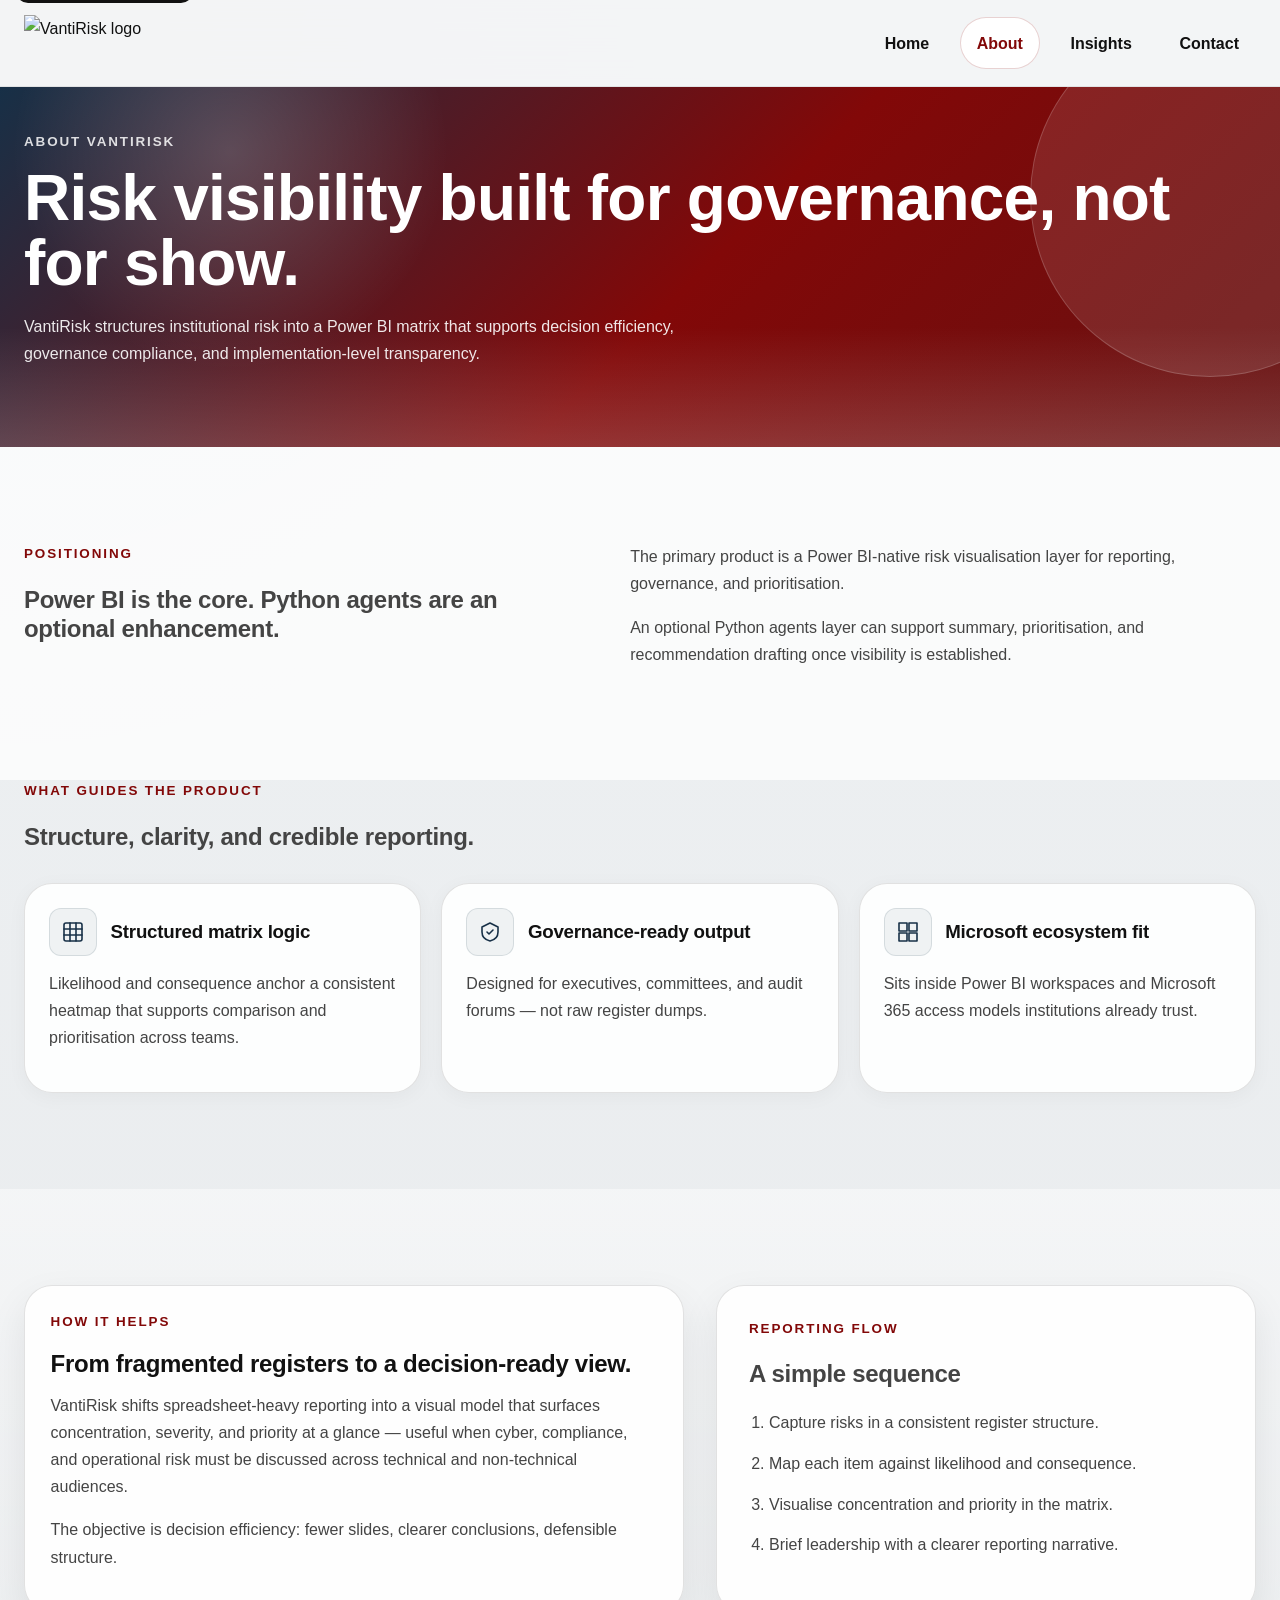
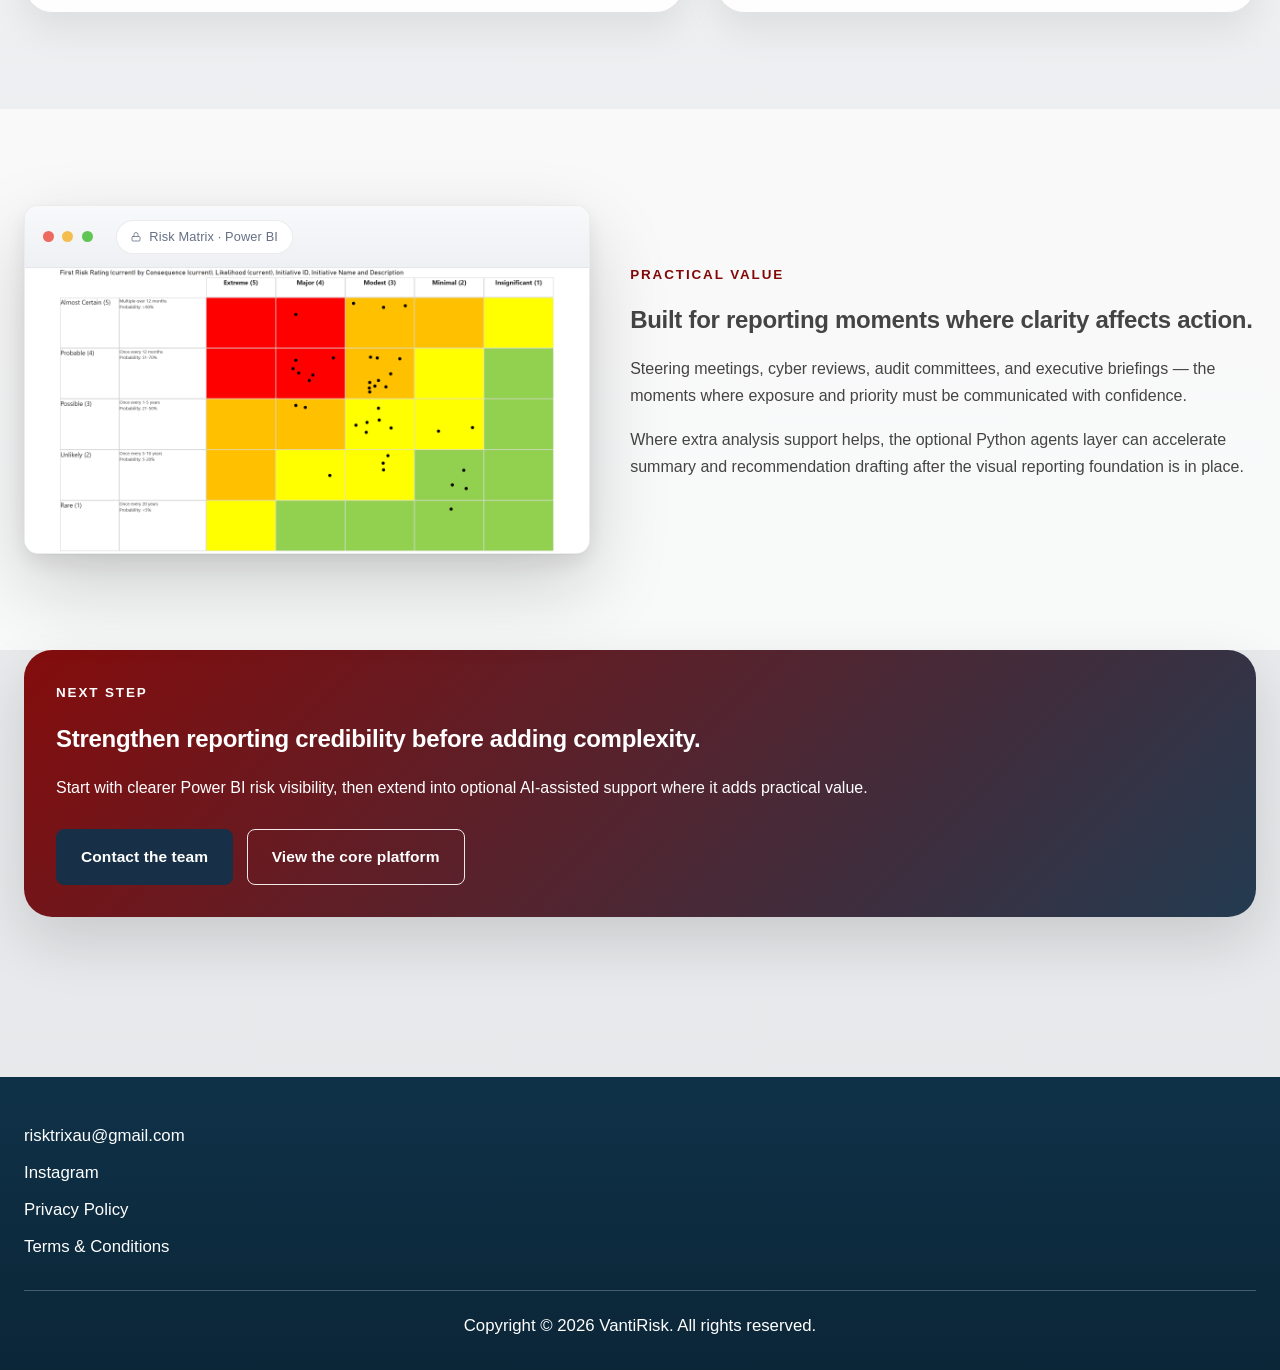
==== about.html @ 1dc01274 "catchup gitlab update" ====
<!doctype html>
<html lang="en">
<head>
    <meta charset="utf-8">
    <meta name="viewport" content="width=device-width, initial-scale=1">
    <meta name="description" content="VantiRisk applies Power BI-native visualisation to support clearer institutional risk reporting, prioritisation, and governance.">
    <title>VantiRisk | About</title>
    <link rel="stylesheet" href="css/styles.css">
</head>
<body>
    <a class="skip-link" href="#main">Skip to main content</a>
    <header class="site-header">
        <nav class="nav" aria-label="Primary">
            <a class="brand" href="index.html" aria-label="VantiRisk home">
                <img class="brand-mark" src="img/VantiRisk.png" alt="VantiRisk logo">
            </a>
            <div class="nav-actions">
                <ul class="nav-list">
                    <li><a href="index.html">Home</a></li>
                    <li><a href="about.html" aria-current="page">About</a></li>
                    <li><a href="post.html">Insights</a></li>
                    <li><a href="contact.html">Contact</a></li>
                </ul>
            </div>
        </nav>
    </header>

    <main id="main" class="main-shell" tabindex="-1">
        <section class="page-hero" aria-labelledby="about-title">
            <div class="page-hero-inner page-banner about-hero">
                <p class="eyebrow eyebrow-light">About VantiRisk</p>
                <h1 id="about-title">Risk visibility built for governance, not for show.</h1>
                <p>VantiRisk structures institutional risk into a Power BI matrix that supports decision efficiency, governance compliance, and implementation-level transparency.</p>
            </div>
        </section>

        <section class="about-intro-band" aria-labelledby="about-intro-title">
            <div class="about-intro-grid">
                <div>
                    <p class="eyebrow">Positioning</p>
                    <h2 id="about-intro-title">Power BI is the core. Python agents are an optional enhancement.</h2>
                </div>
                <div>
                    <p>The primary product is a Power BI-native risk visualisation layer for reporting, governance, and prioritisation.</p>
                    <p>An optional Python agents layer can support summary, prioritisation, and recommendation drafting once visibility is established.</p>
                </div>
            </div>
        </section>

        <section class="about-pillars" aria-labelledby="about-pillars-title">
            <div class="about-section-shell">
                <p class="eyebrow">What guides the product</p>
                <h2 id="about-pillars-title">Structure, clarity, and credible reporting.</h2>
                <div class="about-card-grid">
                    <article class="about-card">
                        <div class="card-head">
                            <span class="icon icon-tile" aria-hidden="true">
                                <svg viewBox="0 0 24 24"><rect x="3" y="3" width="18" height="18" rx="2"/><path d="M9 3v18M15 3v18M3 9h18M3 15h18"/></svg>
                            </span>
                            <h3>Structured matrix logic</h3>
                        </div>
                        <p>Likelihood and consequence anchor a consistent heatmap that supports comparison and prioritisation across teams.</p>
                    </article>
                    <article class="about-card">
                        <div class="card-head">
                            <span class="icon icon-tile" aria-hidden="true">
                                <svg viewBox="0 0 24 24"><path d="M12 3l8 4v5c0 5-3.5 8-8 9-4.5-1-8-4-8-9V7l8-4z"/><path d="M9 12l2 2 4-4"/></svg>
                            </span>
                            <h3>Governance-ready output</h3>
                        </div>
                        <p>Designed for executives, committees, and audit forums &mdash; not raw register dumps.</p>
                    </article>
                    <article class="about-card">
                        <div class="card-head">
                            <span class="icon icon-tile" aria-hidden="true">
                                <svg viewBox="0 0 24 24"><rect x="3" y="3" width="8" height="8"/><rect x="13" y="3" width="8" height="8"/><rect x="3" y="13" width="8" height="8"/><rect x="13" y="13" width="8" height="8"/></svg>
                            </span>
                            <h3>Microsoft ecosystem fit</h3>
                        </div>
                        <p>Sits inside Power BI workspaces and Microsoft 365 access models institutions already trust.</p>
                    </article>
                </div>
            </div>
        </section>

        <section class="about-story-section" aria-labelledby="about-story-title">
            <div class="about-story-grid">
                <article class="content-panel about-story-copy">
                    <p class="eyebrow">How it helps</p>
                    <h2 id="about-story-title">From fragmented registers to a decision-ready view.</h2>
                    <p>VantiRisk shifts spreadsheet-heavy reporting into a visual model that surfaces concentration, severity, and priority at a glance &mdash; useful when cyber, compliance, and operational risk must be discussed across technical and non-technical audiences.</p>
                    <p>The objective is decision efficiency: fewer slides, clearer conclusions, defensible structure.</p>
                </article>
                <aside class="about-steps-panel" aria-labelledby="about-steps-title">
                    <p class="eyebrow">Reporting flow</p>
                    <h2 id="about-steps-title">A simple sequence</h2>
                    <ol class="about-step-list">
                        <li>Capture risks in a consistent register structure.</li>
                        <li>Map each item against likelihood and consequence.</li>
                        <li>Visualise concentration and priority in the matrix.</li>
                        <li>Brief leadership with a clearer reporting narrative.</li>
                    </ol>
                </aside>
            </div>
        </section>

        <section class="about-impact-section" aria-labelledby="about-impact-title">
            <div class="about-impact-grid">
                <div class="about-impact-visual">
                    <div class="browser-mock" role="img" aria-label="VantiRisk Power BI dashboard preview">
                        <div class="browser-mock-bar" aria-hidden="true">
                            <span class="dot"></span>
                            <span class="dot"></span>
                            <span class="dot"></span>
                            <span class="browser-mock-tab">
                                <svg viewBox="0 0 24 24"><rect x="4" y="11" width="16" height="9" rx="2"/><path d="M8 11V7a4 4 0 018 0v4"/></svg>
                                Risk Matrix &middot; Power BI
                            </span>
                        </div>
                        <div class="browser-mock-body">
                            <img src="img/PB.png" alt="VantiRisk Power BI dashboard preview with a risk matrix and summary visuals.">
                        </div>
                    </div>
                </div>
                <div class="about-impact-copy">
                    <p class="eyebrow">Practical value</p>
                    <h2 id="about-impact-title">Built for reporting moments where clarity affects action.</h2>
                    <p>Steering meetings, cyber reviews, audit committees, and executive briefings &mdash; the moments where exposure and priority must be communicated with confidence.</p>
                    <p>Where extra analysis support helps, the optional Python agents layer can accelerate summary and recommendation drafting after the visual reporting foundation is in place.</p>
                </div>
            </div>
        </section>

        <section class="about-cta-section" aria-labelledby="about-cta-title">
            <div class="about-cta-shell">
                <p class="eyebrow">Next step</p>
                <h2 id="about-cta-title">Strengthen reporting credibility before adding complexity.</h2>
                <p>Start with clearer Power BI risk visibility, then extend into optional AI-assisted support where it adds practical value.</p>
                <div class="hero-actions">
                    <a class="button" href="contact.html">Contact the team</a>
                    <a class="button secondary-button about-secondary-button" href="index.html#platform-view">View the core platform</a>
                </div>
            </div>
        </section>
    </main>

    <footer class="site-footer">
        <div class="footer-inner">
            <div class="footer-top">
                <p><a href="mailto:risktrixau@gmail.com">risktrixau@gmail.com</a></p>
                <p><a href="https://www.instagram.com/risktrix?igsh=MTl5bHV0bXYxbXhoYg%3D%3D&utm_source=qr" target="_blank" rel="noreferrer">Instagram</a></p>
                <p><a href="privacy.html">Privacy Policy</a></p>
                <p><a href="terms.html">Terms &amp; Conditions</a></p>
            </div>
            <div class="footer-divider" aria-hidden="true"></div>
            <p class="footer-bottom">Copyright &copy; 2026 VantiRisk. All rights reserved.</p>
        </div>
    </footer>
</body>
</html>
---- css/styles.css ----
:root {
    --deep-red: #820808;
    --deep-red-dark: #5f0606;
    --black: #111111;
    --white: #ffffff;
    --light-grey: #e2e3e4;
    --soft-grey: #f4f5f6;
    --plain-grey: #444444;
    --muted-grey: #667085;
    --line-grey: rgba(17, 17, 17, 0.12);
    --teal: #088282;
    --navy: #173047;
    --site-width: 1240px;
    --radius-lg: 28px;
    --radius-md: 18px;
    --radius-sm: 12px;
    --shadow-lg: 0 24px 60px rgba(17, 17, 17, 0.14);
    --shadow-md: 0 16px 38px rgba(17, 17, 17, 0.08);
    --footer-font-size: 1.05rem;
}

*,
*::before,
*::after {
    box-sizing: border-box;
}

html {
    scroll-behavior: smooth;
}

body {
    margin: 0;
    font-family: -apple-system, BlinkMacSystemFont, "Segoe UI", Inter, Roboto, "Helvetica Neue", Arial, sans-serif;
    color: var(--plain-grey);
    background:
        radial-gradient(circle at top left, rgba(8, 130, 130, 0.05), transparent 24%),
        linear-gradient(180deg, #eef1f3 0%, #e6e8ea 100%);
    line-height: 1.7;
    font-size: 16px;
    -webkit-font-smoothing: antialiased;
    -moz-osx-font-smoothing: grayscale;
    overflow-x: hidden;
}

h1, h2, h3, h4 {
    line-height: 1.2;
    letter-spacing: -0.012em;
    font-weight: 600;
}

img {
    display: block;
    max-width: 100%;
}

a {
    color: var(--teal);
    text-decoration-thickness: 2px;
    text-underline-offset: 0.18em;
}

a:hover,
a:focus-visible {
    color: var(--deep-red);
}

:focus-visible {
    outline: 3px solid var(--teal);
    outline-offset: 3px;
}

.skip-link {
    position: absolute;
    left: 1rem;
    top: -3rem;
    z-index: 100;
    padding: 0.75rem 1rem;
    background: var(--black);
    color: var(--white);
    border-radius: var(--radius-sm);
}

.skip-link:focus {
    top: 1rem;
}

.site-header {
    position: sticky;
    top: 0;
    z-index: 20;
    background: rgba(244, 245, 246, 0.94);
    backdrop-filter: blur(18px);
    border-bottom: 1px solid rgba(17, 17, 17, 0.08);
}

.nav,
.footer-inner {
    width: min(calc(100% - 3rem), var(--site-width));
    margin: 0 auto;
}

.nav {
    display: flex;
    align-items: center;
    justify-content: space-between;
    gap: 1rem;
    padding: 0.95rem 0;
}

.nav-actions {
    display: flex;
    align-items: center;
    gap: 1rem;
}

.brand {
    display: inline-flex;
    align-items: center;
    color: var(--black);
    text-decoration: none;
}

.brand-mark {
    width: auto;
    max-width: 240px;
    height: 56px;
    object-fit: contain;
}

.eyebrow {
    margin: 0 0 0.75rem;
    font-size: 0.84rem;
    font-weight: 700;
    letter-spacing: 0.14em;
    text-transform: uppercase;
    color: var(--deep-red);
}

.eyebrow-light {
    color: rgba(255, 255, 255, 0.84);
}

.nav-list,
.legal-list,
.social-list,
.detail-list,
.highlight-list {
    list-style: none;
    margin: 0;
    padding: 0;
}

.nav-list,
.legal-list,
.social-list {
    display: flex;
    flex-wrap: wrap;
    gap: 0.85rem;
}

.nav-list a {
    display: inline-block;
    padding: 0.7rem 1rem;
    border: 1px solid transparent;
    border-radius: 999px;
    color: var(--black);
    text-decoration: none;
    font-size: 1rem;
    font-weight: 700;
}

.nav-list a:hover,
.nav-list a:focus-visible,
.nav-list a[aria-current="page"] {
    border-color: rgba(130, 8, 8, 0.18);
    background: var(--white);
    color: var(--deep-red);
}

.main-shell {
    width: 100%;
    padding: 0 0 4rem;
}

.page-hero,
.hero-arc {
    position: relative;
    overflow: hidden;
    background:
        radial-gradient(circle at 18% 18%, rgba(255, 255, 255, 0.18), transparent 20%),
        linear-gradient(135deg, var(--navy) 0%, var(--deep-red) 54%, #661111 100%);
}

.page-hero::before,
.hero-arc::before {
    content: "";
    position: absolute;
    inset: auto 0 0 0;
    height: 120px;
    background: linear-gradient(180deg, rgba(255, 255, 255, 0) 0%, rgba(244, 245, 246, 0.18) 100%);
}

.page-hero::after,
.hero-arc::after {
    content: "";
    position: absolute;
    right: -110px;
    top: -70px;
    width: 360px;
    height: 360px;
    border-radius: 50%;
    background: rgba(255, 255, 255, 0.1);
    border: 1px solid rgba(255, 255, 255, 0.18);
}

.page-hero-inner,
.hero-arc-inner,
.story-layout,
.features-inner,
.split-layout,
.register-panel,
.page-banner,
.legal-panel,
.contact-wide,
.footer-inner,
.section-shell,
.posts-shell {
    width: min(calc(100% - 3rem), var(--site-width));
    margin: 0 auto;
}

.hero-arc-inner {
    position: relative;
    z-index: 1;
    display: grid;
    grid-template-columns: minmax(0, 1.15fr) minmax(320px, 0.85fr);
    gap: 2rem;
    align-items: center;
    padding: 5rem 0 4.5rem;
}

.page-hero-inner {
    position: relative;
    z-index: 1;
    padding: 4rem 0 3.5rem;
}

.cover-copy h1,
.page-banner h1,
.legal-hero h1,
.legal-panel h1,
.contact-wide h1 {
    margin: 0 0 1rem;
    color: var(--white);
    font-size: clamp(3rem, 5vw, 4.9rem);
    line-height: 1.02;
}

.page-banner p:last-child,
.legal-hero p {
    max-width: 74ch;
    color: rgba(255, 255, 255, 0.9);
}

.legal-panel h1,
.content-panel h2,
.register-panel h2,
.story-copy h2,
.features-inner h2,
.contact-wide h2,
.legal-panel h2,
.section-heading h2,
.hero-kpi-card h2 {
    color: var(--black);
}

.hero-intro {
    max-width: 60ch;
    margin: 0;
    font-size: 1.1rem;
    color: rgba(255, 255, 255, 0.92);
}

.cover-tags {
    display: flex;
    flex-wrap: wrap;
    gap: 0.75rem;
    margin: 1.5rem 0 0;
}

.cover-tag {
    display: inline-flex;
    align-items: center;
    padding: 0.5rem 0.85rem;
    border-radius: 999px;
    color: var(--white);
    background: rgba(255, 255, 255, 0.12);
    border: 1px solid rgba(255, 255, 255, 0.16);
}

.hero-actions {
    display: flex;
    flex-wrap: wrap;
    gap: 0.85rem;
    margin-top: 1.75rem;
}

.button {
    display: inline-flex;
    align-items: center;
    justify-content: center;
    min-height: 48px;
    padding: 0.85rem 1.5rem;
    border: 1.5px solid var(--navy);
    border-radius: 8px;
    background: var(--navy);
    color: var(--white);
    font-weight: 600;
    font-size: 0.97rem;
    letter-spacing: 0.005em;
    text-decoration: none;
    cursor: pointer;
    transition: background-color 0.2s ease, border-color 0.2s ease, color 0.2s ease, transform 0.2s ease, box-shadow 0.2s ease;
}

.cover-button {
    background: var(--white);
    border-color: var(--white);
    color: var(--navy);
    box-shadow: 0 8px 24px rgba(0, 0, 0, 0.18);
}

.cutout-button {
    background: transparent;
    border-color: rgba(255, 255, 255, 0.7);
    color: var(--white);
    backdrop-filter: blur(6px);
}

.secondary-button {
    background: transparent;
    border-color: rgba(255, 255, 255, 0.84);
    color: var(--white);
}

.subtle-button {
    background: transparent;
    color: var(--teal);
    border-color: rgba(8, 130, 130, 0.28);
}

.button:hover,
.button:focus-visible {
    background: #0f2236;
    border-color: #0f2236;
    color: var(--white);
    transform: translateY(-1px);
    box-shadow: 0 12px 28px rgba(15, 34, 54, 0.3);
}

.cover-button:hover,
.cover-button:focus-visible {
    background: var(--white);
    border-color: var(--white);
    color: var(--deep-red);
    transform: translateY(-1px);
}

.cutout-button:hover,
.cutout-button:focus-visible {
    background: var(--white);
    border-color: var(--white);
    color: var(--navy);
    transform: translateY(-1px);
}

.secondary-button:hover,
.secondary-button:focus-visible {
    background: var(--white);
    border-color: var(--white);
    color: var(--navy);
}

.subtle-button:hover,
.subtle-button:focus-visible {
    background: var(--teal);
    border-color: var(--teal);
    color: var(--white);
}

.hero-preview {
    position: relative;
}

.preview-card,
.info-card,
.content-panel,
.about-card,
.about-steps-panel,
.accent-panel,
.features-inner,
.legal-panel {
    border-radius: var(--radius-lg);
    background: rgba(255, 255, 255, 0.9);
    border: 1px solid var(--line-grey);
    box-shadow: var(--shadow-md);
}

.hero-kpi-card {
    padding: 2rem;
}

.hero-kpi-card h2 {
    margin: 0 0 1rem;
    font-size: 1.9rem;
    line-height: 1.16;
}

.highlight-list {
    display: grid;
    gap: 0.85rem;
}

.highlight-list li {
    position: relative;
    padding-left: 1.25rem;
}

.highlight-list li::before {
    content: "";
    position: absolute;
    left: 0;
    top: 0.7rem;
    width: 0.45rem;
    height: 0.45rem;
    border-radius: 50%;
    background: var(--deep-red);
}

.story-panel {
    background: rgba(255, 255, 255, 0.72);
    padding: 6rem 0;
}

.story-layout {
    display: grid;
    grid-template-columns: 1.1fr 0.9fr;
    gap: 2rem;
    align-items: start;
}

.audience-grid,
.three-card-grid,
.about-card-grid {
    display: grid;
    gap: 1.25rem;
}

.audience-grid {
    grid-template-columns: 1fr;
}

.three-card-grid {
    grid-template-columns: repeat(3, minmax(0, 1fr));
    margin-top: 2rem;
}

.info-card,
.content-panel {
    padding: 1.6rem;
}

.info-card h3,
.content-panel h2,
.about-card h3 {
    margin: 0 0 0.8rem;
    color: var(--black);
}

.card-head {
    display: flex;
    align-items: center;
    gap: 0.85rem;
    margin: 0 0 0.85rem;
}

.card-head h3 {
    margin: 0;
}

.info-card .card-head + p,
.about-card .card-head + p {
    margin-top: 0;
}

.icon-list {
    list-style: none;
    margin: 0;
    padding: 0;
    display: grid;
    gap: 0.85rem;
}

.icon-list li {
    display: grid;
    grid-template-columns: 24px 1fr;
    gap: 0.75rem;
    align-items: start;
    padding-bottom: 0.85rem;
    border-bottom: 1px solid rgba(255, 255, 255, 0.18);
}

.icon-list li:last-child {
    border-bottom: 0;
    padding-bottom: 0;
}

.content-panel:not(.accent-panel) .icon-list li {
    border-bottom-color: rgba(17, 17, 17, 0.1);
}

.icon-list .icon {
    color: var(--teal);
    width: 20px;
    height: 20px;
    margin-top: 0.18rem;
}

.accent-panel .icon-list .icon {
    color: rgba(255, 255, 255, 0.92);
}

.story-copy p,
.features-inner p,
.content-panel p,
.register-panel p,
.legal-panel p,
.contact-wide p,
.info-card p {
    margin: 0 0 1rem;
}

.problem-section,
.powerbi-section,
.features-panel,
.about-intro-band,
.about-story-section,
.about-impact-section,
.about-cta-section {
    padding: 6rem 0;
}

.section-shell {
    display: grid;
    gap: 1rem;
}

.section-heading {
    max-width: 72ch;
}

.section-heading h2,
.features-inner h2 {
    margin: 0 0 1rem;
    font-size: clamp(2rem, 3vw, 3rem);
    line-height: 1.1;
}

.powerbi-section {
    background:
        radial-gradient(circle at top right, rgba(8, 130, 130, 0.14), transparent 25%),
        linear-gradient(180deg, #eff2f3 0%, #e6e8ea 100%);
}

.powerbi-shell {
    width: min(calc(100% - 3rem), var(--site-width));
    margin: 0 auto;
}

.powerbi-copy {
    margin-bottom: 1.5rem;
    max-width: 72ch;
}

.powerbi-intro {
    margin: 0;
}

.browser-mock {
    overflow: hidden;
    border-radius: 14px;
    background: var(--white);
    border: 1px solid rgba(17, 17, 17, 0.08);
    box-shadow:
        0 1px 2px rgba(17, 17, 17, 0.04),
        0 8px 22px rgba(17, 17, 17, 0.08),
        0 32px 80px rgba(17, 17, 17, 0.18);
    transform: translateZ(0);
}

.browser-mock-bar {
    display: flex;
    align-items: center;
    gap: 0.55rem;
    padding: 0.85rem 1.1rem;
    background: linear-gradient(180deg, #f8f9fb 0%, #eef0f3 100%);
    border-bottom: 1px solid rgba(17, 17, 17, 0.08);
}

.browser-mock-bar .dot {
    width: 11px;
    height: 11px;
    border-radius: 50%;
    background: #d6d8dc;
}

.browser-mock-bar .dot:nth-child(1) { background: #ed6a5e; }
.browser-mock-bar .dot:nth-child(2) { background: #f4be4f; }
.browser-mock-bar .dot:nth-child(3) { background: #61c554; }

.browser-mock-bar .browser-mock-tab {
    margin-left: 0.85rem;
    display: inline-flex;
    align-items: center;
    gap: 0.45rem;
    padding: 0.32rem 0.85rem;
    border-radius: 999px;
    background: var(--white);
    border: 1px solid rgba(17, 17, 17, 0.08);
    color: var(--muted-grey);
    font-size: 0.8rem;
    font-weight: 500;
    letter-spacing: 0.01em;
}

.browser-mock-bar .browser-mock-tab svg {
    width: 12px;
    height: 12px;
    stroke: currentColor;
    fill: none;
    stroke-width: 1.6;
    stroke-linecap: round;
    stroke-linejoin: round;
}

.browser-mock-body {
    background: var(--white);
}

.browser-mock-body img {
    display: block;
    width: 100%;
    height: auto;
}

.features-panel {
    background: transparent;
}

.features-inner {
    padding: 2.3rem;
}

.features-grid {
    display: grid;
    grid-template-columns: repeat(2, minmax(0, 1fr));
    gap: 1.8rem 2.4rem;
}

.feature-item {
    display: grid;
    grid-template-columns: 56px 1fr;
    gap: 1rem;
    align-items: start;
    padding: 1rem;
    border-radius: var(--radius-md);
    border: 1px solid transparent;
    background: transparent;
    transition: transform 0.25s ease, box-shadow 0.25s ease, border-color 0.25s ease, background-color 0.25s ease;
}

.feature-item:hover,
.feature-item:focus-within {
    transform: translateY(-4px);
    background: var(--white);
    border-color: rgba(23, 48, 71, 0.18);
    box-shadow: 0 14px 38px rgba(17, 17, 17, 0.1);
}

.info-card,
.about-card,
.post-entry {
    transition: transform 0.25s ease, box-shadow 0.25s ease, border-color 0.25s ease;
}

.info-card,
.about-card {
    box-shadow: 0 4px 20px rgba(17, 17, 17, 0.04);
}

.info-card:hover,
.info-card:focus-within,
.about-card:hover,
.about-card:focus-within,
.post-entry:hover,
.post-entry:focus-within {
    transform: translateY(-4px);
    box-shadow: 0 18px 44px rgba(17, 17, 17, 0.1);
    border-color: rgba(23, 48, 71, 0.18);
}

@media (prefers-reduced-motion: reduce) {
    .feature-item,
    .info-card,
    .about-card,
    .post-entry {
        transition: none;
    }

    .feature-item:hover,
    .feature-item:focus-within,
    .info-card:hover,
    .info-card:focus-within,
    .about-card:hover,
    .about-card:focus-within,
    .post-entry:hover,
    .post-entry:focus-within {
        transform: none;
    }
}

.feature-item h3 {
    margin: 0 0 0.5rem;
    color: var(--black);
    font-size: 1.15rem;
}

.feature-item .subtle-button {
    margin-top: 0.6rem;
}

.icon {
    display: inline-flex;
    align-items: center;
    justify-content: center;
    flex-shrink: 0;
    color: var(--navy);
}

.icon svg {
    width: 100%;
    height: 100%;
    stroke: currentColor;
    fill: none;
    stroke-width: 1.6;
    stroke-linecap: round;
    stroke-linejoin: round;
}

.icon-tile {
    width: 48px;
    height: 48px;
    border-radius: 12px;
    background: rgba(23, 48, 71, 0.06);
    border: 1px solid rgba(23, 48, 71, 0.12);
    color: var(--navy);
    display: inline-flex;
    align-items: center;
    justify-content: center;
}

.icon-tile svg {
    width: 24px;
    height: 24px;
}

.icon-inline {
    width: 18px;
    height: 18px;
    color: var(--teal);
    margin-right: 0.6rem;
    vertical-align: -3px;
}

.icon-bullet {
    width: 20px;
    height: 20px;
    color: var(--teal);
    flex-shrink: 0;
    margin-top: 0.18rem;
}

.split-layout,
.register-panel,
.page-banner,
.legal-hero,
.legal-panel,
.contact-wide {
    padding-top: 2.75rem;
}

.split-layout {
    display: grid;
    grid-template-columns: 1.05fr 0.95fr;
    gap: 2rem;
    width: min(calc(100% - 3rem), var(--site-width));
    margin: 0 auto;
    padding-bottom: 1rem;
}

.accent-panel {
    background: linear-gradient(180deg, rgba(23, 48, 71, 0.95), rgba(23, 48, 71, 0.86));
}

.accent-panel,
.accent-panel h2,
.accent-panel p,
.accent-panel li,
.accent-panel strong,
.accent-panel a {
    color: var(--white);
}

.detail-list {
    display: grid;
    gap: 0.9rem;
}

.detail-list li {
    padding-bottom: 0.9rem;
    border-bottom: 1px solid rgba(255, 255, 255, 0.18);
    overflow-wrap: anywhere;
}

.content-panel:not(.accent-panel) .detail-list li {
    border-bottom-color: rgba(17, 17, 17, 0.1);
}

.detail-list strong {
    color: var(--black);
}

.accent-panel .detail-list strong {
    color: var(--white);
}

.about-hero {
    padding-bottom: 4rem;
}

.about-intro-band {
    background: rgba(255, 255, 255, 0.76);
}

.about-intro-grid,
.about-section-shell,
.about-story-grid,
.about-impact-grid,
.about-cta-shell {
    width: min(calc(100% - 3rem), var(--site-width));
    margin: 0 auto;
}

.about-intro-grid,
.about-impact-grid {
    display: grid;
    grid-template-columns: 0.95fr 1.05fr;
    gap: 2.5rem;
    align-items: start;
}

.about-pillars {
    padding: 0 0 6rem;
}

.about-card-grid {
    grid-template-columns: repeat(3, minmax(0, 1fr));
    margin-top: 2rem;
    align-items: stretch;
}

.three-card-grid,
.audience-grid,
.features-grid {
    align-items: stretch;
}

.three-card-grid > .info-card,
.audience-grid > .info-card,
.about-card-grid > .about-card {
    display: flex;
    flex-direction: column;
    height: 100%;
}

.features-grid > .feature-item {
    height: 100%;
}

.about-card {
    min-height: 100%;
    padding: 1.5rem;
}

.about-card p,
.about-intro-grid p,
.about-story-copy p,
.about-steps-panel p,
.about-impact-copy p,
.about-cta-shell p {
    margin: 0 0 1rem;
}

.about-story-section {
    background: linear-gradient(180deg, rgba(255, 255, 255, 0.45) 0%, rgba(255, 255, 255, 0.14) 100%);
}

.about-story-grid {
    display: grid;
    grid-template-columns: 1.1fr 0.9fr;
    gap: 2rem;
    align-items: stretch;
}

.about-steps-panel {
    padding: 2rem;
}

.about-step-list {
    margin: 1rem 0 0;
    padding-left: 1.25rem;
    display: grid;
    gap: 0.85rem;
}

.about-impact-section {
    background: rgba(255, 255, 255, 0.72);
}

.about-impact-grid {
    align-items: center;
}

.about-impact-visual img {
    width: 100%;
}

.about-cta-section {
    padding-top: 0;
}

.about-cta-shell {
    padding: 2rem;
    border-radius: var(--radius-lg);
    background: linear-gradient(135deg, rgba(130, 8, 8, 0.98), rgba(23, 48, 71, 0.94));
    color: var(--white);
    box-shadow: var(--shadow-lg);
}

.about-cta-shell .eyebrow,
.about-cta-shell h2,
.about-cta-shell p {
    color: var(--white);
}

.about-secondary-button {
    border-color: rgba(255, 255, 255, 0.9);
    color: var(--white);
}

.posts-shell {
    max-width: 860px;
}

.posts-heading {
    margin-bottom: 2rem;
}

.post-entry {
    margin-bottom: 1.75rem;
    padding: 1.75rem;
    border-radius: var(--radius-lg);
    background: rgba(255, 255, 255, 0.92);
    border: 1px solid var(--line-grey);
    box-shadow: 0 4px 20px rgba(17, 17, 17, 0.04);
    display: grid;
    grid-template-columns: 56px 1fr;
    gap: 1.25rem;
    align-items: start;
}

.post-entry > .post-anchor {
    grid-column: 1;
    grid-row: 1 / span 4;
}

.post-entry > .post-meta,
.post-entry > h2,
.post-entry > p,
.post-entry > .button {
    grid-column: 2;
}

.post-meta {
    font-size: 0.88rem;
    color: var(--muted-grey);
    margin-bottom: 0.6rem;
    font-weight: 700;
    text-transform: uppercase;
    letter-spacing: 0.06em;
    display: flex;
    flex-wrap: wrap;
    align-items: center;
    gap: 0.4rem 0.9rem;
}

.post-meta .meta-item {
    display: inline-flex;
    align-items: center;
    gap: 0.35rem;
}

.post-meta .icon {
    width: 14px;
    height: 14px;
    color: var(--muted-grey);
}

.post-entry h2 {
    font-size: clamp(1.7rem, 2.8vw, 2.1rem);
    margin: 0.2rem 0 0.85rem;
    line-height: 1.2;
    color: var(--black);
}

.post-entry .button {
    align-self: start;
}

.button .arrow {
    margin-left: 0.5rem;
    display: inline-flex;
    align-items: center;
    transition: transform 0.2s ease;
}

.button .arrow svg {
    width: 14px;
    height: 14px;
    stroke: currentColor;
    fill: none;
    stroke-width: 2;
    stroke-linecap: round;
    stroke-linejoin: round;
}

.button:hover .arrow,
.button:focus-visible .arrow {
    transform: translateX(4px);
}

.post-entry p {
    margin-bottom: 1.5rem;
    font-size: 1.03rem;
}

.drawer-overlay {
    position: fixed;
    inset: 0;
    background: rgba(0, 0, 0, 0.44);
    z-index: 999;
    opacity: 0;
    visibility: hidden;
    transition: opacity 0.3s ease;
    backdrop-filter: blur(3px);
}

.drawer-overlay.is-active {
    opacity: 1;
    visibility: visible;
}

.article-drawer {
    position: fixed;
    top: 0;
    right: 0;
    width: 100%;
    max-width: 680px;
    height: 100vh;
    background: var(--white);
    box-shadow: -10px 0 40px rgba(0, 0, 0, 0.15);
    z-index: 1000;
    transform: translateX(100%);
    transition: transform 0.42s cubic-bezier(0.16, 1, 0.3, 1);
    overflow-y: auto;
    padding: 46px 38px;
    display: flex;
    flex-direction: column;
}

.article-drawer.is-active {
    transform: translateX(0);
}

.drawer-close-btn {
    align-self: flex-start;
    display: flex;
    align-items: center;
    gap: 10px;
    background: none;
    border: none;
    color: var(--teal);
    font-family: inherit;
    font-weight: 700;
    cursor: pointer;
    margin-bottom: 34px;
    padding: 0;
    font-size: 1rem;
    transition: gap 0.2s ease;
}

.drawer-close-btn:hover {
    gap: 14px;
}

#drawer-content h1 {
    font-size: clamp(2rem, 4vw, 2.8rem);
    line-height: 1.1;
    margin: 0 0 22px;
    color: var(--black);
}

#drawer-content .eyebrow {
    color: var(--teal);
    margin-bottom: 10px;
}

#drawer-content p {
    font-size: 1.08rem;
    line-height: 1.72;
    margin-bottom: 1.4rem;
    color: #333333;
}

.register-panel {
    padding-bottom: 5rem;
}

.register-form {
    display: grid;
    gap: 1rem;
    margin-top: 1.25rem;
}

.register-form input {
    width: 100%;
    padding: 0.95rem 1rem;
    border: 1px solid var(--plain-grey);
    border-radius: var(--radius-sm);
    background: var(--white);
    color: var(--black);
    font: inherit;
}

.legal-panel {
    padding: 2.75rem 2rem 2rem;
}

.site-footer {
    border-top: 0;
    background: linear-gradient(180deg, #0f3148 0%, #0b2637 100%);
    padding: 3rem 0 2rem;
}

.footer-inner {
    display: block;
    width: min(calc(100% - 3rem), var(--site-width));
    margin: 0 auto;
}

.footer-top {
    display: grid;
    gap: 0.9rem;
    justify-items: start;
    padding-bottom: 2rem;
}

.footer-top p {
    margin: 0;
    color: var(--white);
    font-size: var(--footer-font-size);
    line-height: 1.35;
}

.footer-top a {
    color: var(--white);
    text-decoration: none;
    overflow-wrap: anywhere;
}

.footer-top a:hover,
.footer-top a:focus-visible {
    color: rgba(255, 255, 255, 0.78);
}

.footer-divider {
    width: 100%;
    height: 1px;
    background: rgba(255, 255, 255, 0.24);
    margin: 0 0 1.5rem;
}

.footer-bottom {
    margin: 0;
    text-align: center;
    color: var(--white);
    font-size: var(--footer-font-size);
    line-height: 1.35;
}

.sr-only {
    position: absolute;
    width: 1px;
    height: 1px;
    padding: 0;
    margin: -1px;
    overflow: hidden;
    clip: rect(0, 0, 0, 0);
    white-space: nowrap;
    border: 0;
}

@media (max-width: 980px) {
    .hero-arc-inner,
    .story-layout,
    .features-grid,
    .split-layout,
    .about-intro-grid,
    .about-card-grid,
    .about-story-grid,
    .about-impact-grid,
    .three-card-grid {
        grid-template-columns: 1fr;
    }

    .nav,
    .nav-actions {
        flex-direction: column;
        align-items: stretch;
    }

    .nav {
        padding: 0.9rem 0 1.1rem;
    }

    .brand {
        justify-content: center;
    }

    .nav-list {
        justify-content: center;
    }

    .hero-arc-inner {
        padding: 3.5rem 0 3rem;
    }

    .page-hero-inner {
        padding: 3.25rem 0 3rem;
    }
}

@media (max-width: 620px) {
    .page-hero-inner,
    .hero-arc-inner,
    .story-layout,
    .features-inner,
    .split-layout,
    .register-panel,
    .page-banner,
    .legal-panel,
    .contact-wide,
    .footer-inner,
    .about-intro-grid,
    .about-section-shell,
    .about-story-grid,
    .about-impact-grid,
    .about-cta-shell,
    .section-shell,
    .posts-shell {
        width: min(calc(100% - 1.5rem), var(--site-width));
    }

    .site-header {
        position: static;
    }

    .nav {
        gap: 0.85rem;
    }

    .nav-actions {
        gap: 0.85rem;
    }

    .nav-list {
        width: 100%;
        justify-content: center;
        gap: 0.5rem;
    }

    .nav-list li {
        flex: 1 1 calc(50% - 0.5rem);
        min-width: 110px;
    }

    .nav-list a {
        width: 100%;
        padding: 0.7rem 0.8rem;
        text-align: center;
    }

    .brand-mark {
        max-width: 200px;
        height: 48px;
    }

    .hero-arc::after,
    .page-hero::after {
        width: 220px;
        height: 220px;
        right: -110px;
        top: -40px;
    }

    .hero-arc-inner {
        padding: 2.5rem 0;
    }

    .page-hero-inner {
        padding: 2.4rem 0 2.5rem;
    }

    .cover-copy h1,
    .page-banner h1,
    .legal-hero h1,
    .legal-panel h1,
    .contact-wide h1 {
        margin-bottom: 0.85rem;
        font-size: clamp(2.2rem, 10vw, 3.2rem);
        line-height: 1.08;
    }

    .hero-intro,
    .page-banner p,
    .legal-hero p,
    .legal-panel p,
    .content-panel p,
    .story-copy p,
    .detail-list li,
    .info-card p {
        font-size: 0.98rem;
    }

    .hero-actions {
        flex-direction: column;
        align-items: stretch;
    }

    .button {
        width: 100%;
    }

    .story-panel,
    .problem-section,
    .powerbi-section,
    .features-panel,
    .about-intro-band,
    .about-story-section,
    .about-impact-section,
    .about-cta-section {
        padding: 3.5rem 0;
    }

    .about-pillars {
        padding-bottom: 3.5rem;
    }

    .split-layout,
    .story-layout,
    .about-story-grid,
    .about-impact-grid,
    .about-intro-grid {
        gap: 1.35rem;
    }

    .split-layout,
    .register-panel,
    .page-banner,
    .legal-hero,
    .legal-panel,
    .contact-wide {
        padding-top: 2rem;
    }

    .feature-item {
        grid-template-columns: 48px 1fr;
        gap: 0.85rem;
    }

    .icon-tile {
        width: 44px;
        height: 44px;
    }

    .article-drawer {
        padding: 34px 24px;
    }
}

@media (max-width: 420px) {
    .nav,
    .footer-inner,
    .hero-arc-inner,
    .page-hero-inner,
    .story-layout,
    .features-inner,
    .split-layout,
    .register-panel,
    .page-banner,
    .legal-panel,
    .contact-wide,
    .about-intro-grid,
    .about-section-shell,
    .about-story-grid,
    .about-impact-grid,
    .about-cta-shell,
    .section-shell,
    .posts-shell {
        width: min(calc(100% - 1.25rem), var(--site-width));
    }

    .brand-mark {
        max-width: 180px;
        height: 42px;
    }

    .nav-list li {
        flex: 1 1 100%;
    }

    .eyebrow {
        font-size: 0.78rem;
    }

    .cover-copy h1,
    .page-banner h1,
    .legal-hero h1,
    .legal-panel h1,
    .contact-wide h1 {
        font-size: clamp(2rem, 11vw, 2.7rem);
    }

    .hero-kpi-card,
    .info-card,
    .content-panel,
    .about-card,
    .about-steps-panel,
    .about-cta-shell,
    .features-inner,
    .legal-panel {
        padding: 1.25rem;
    }
}
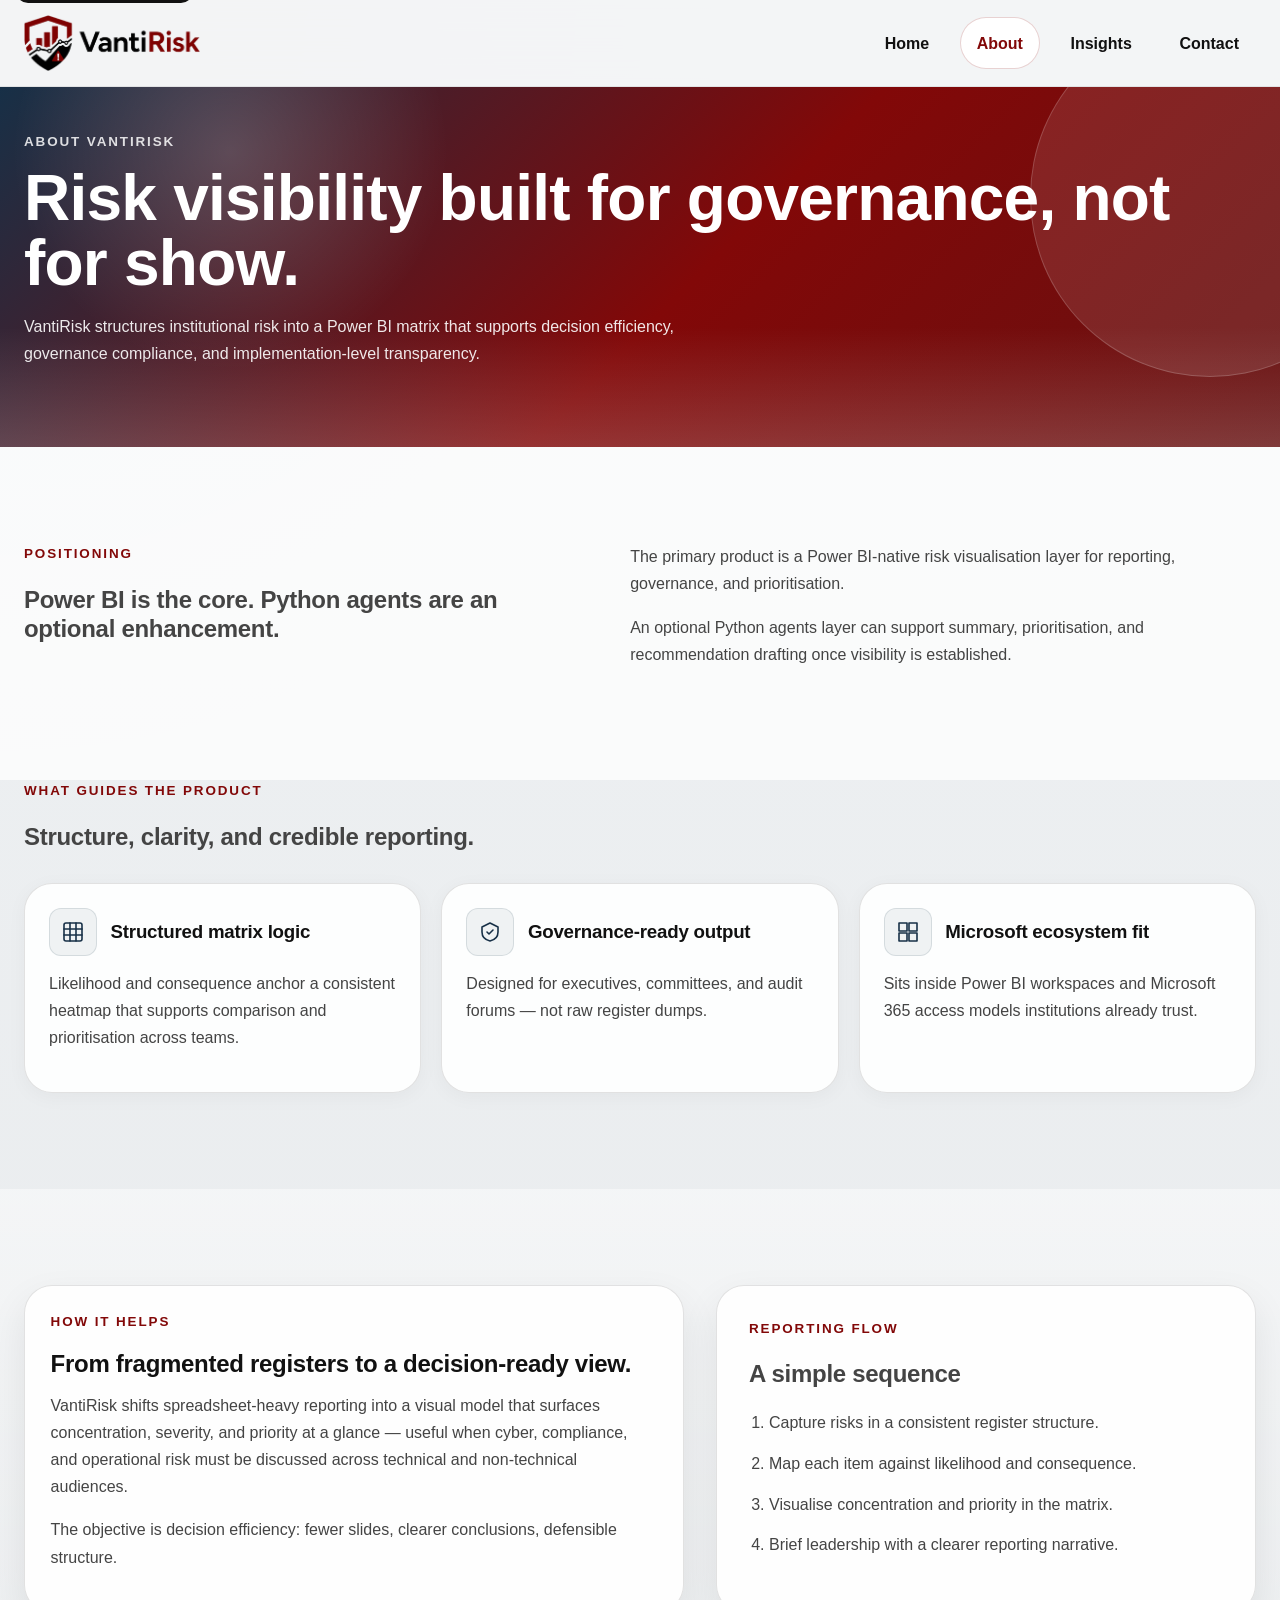
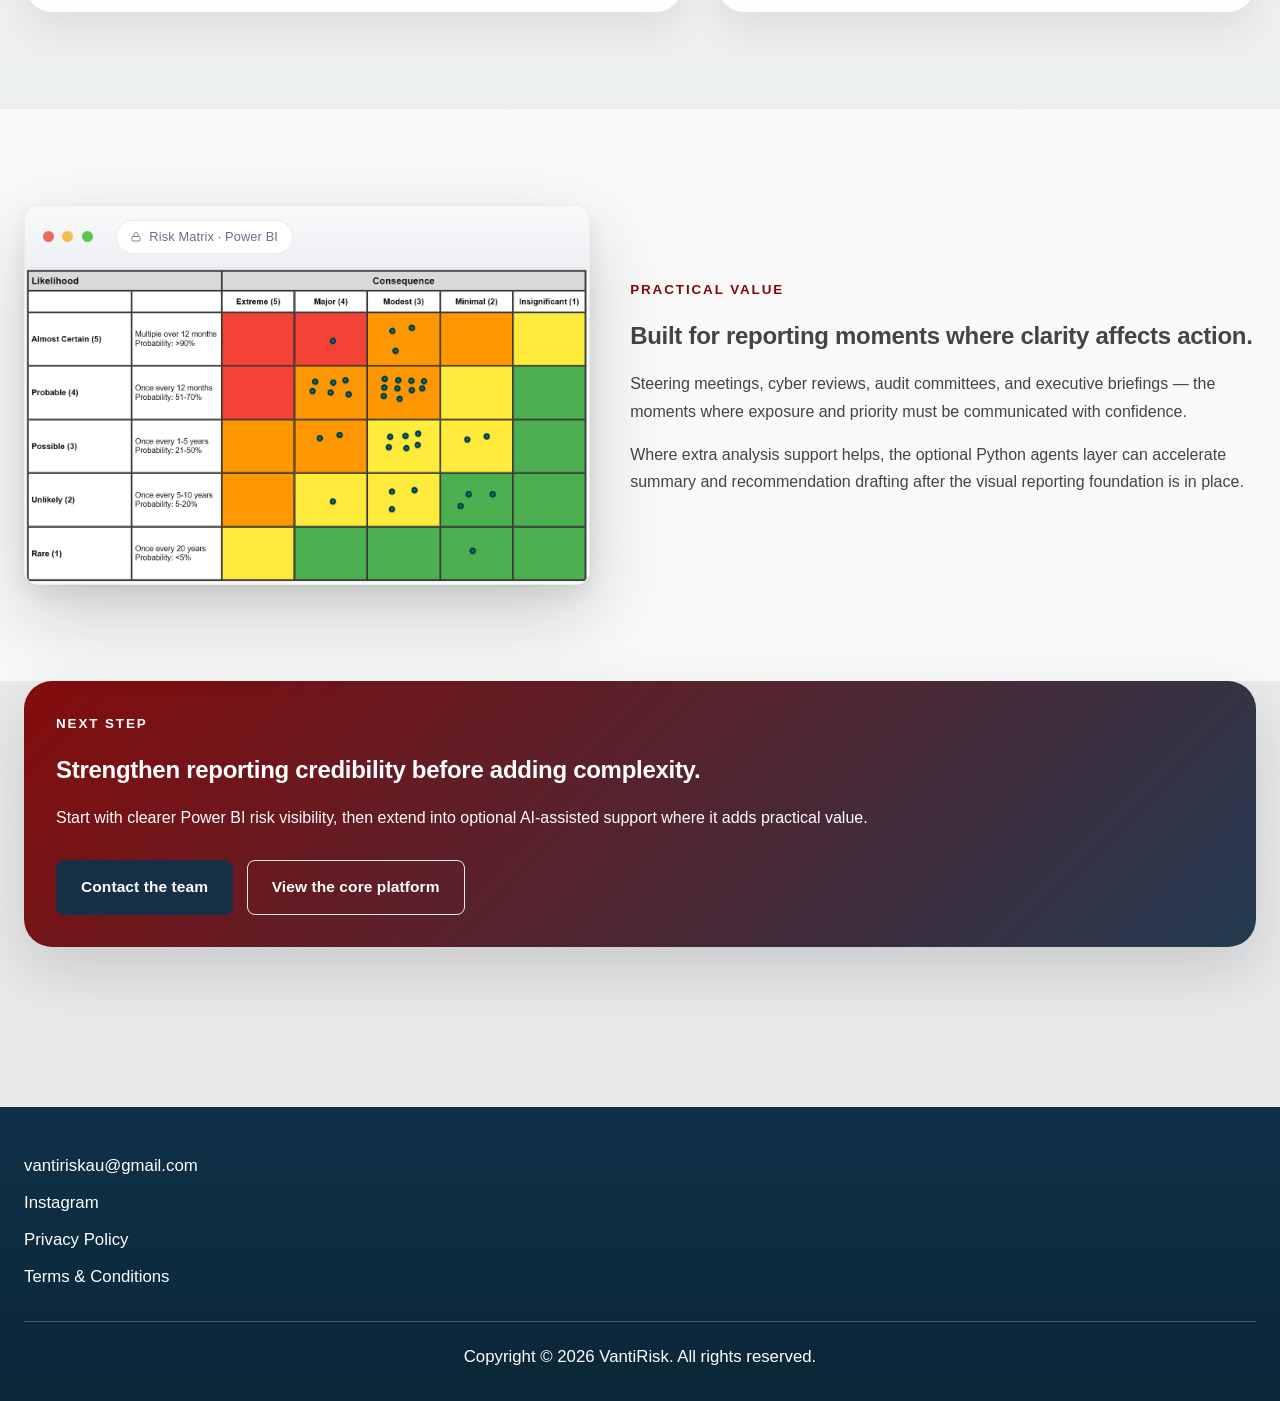
==== commit b87e23ef: "chore: update site components" ====
--- a/about.html
+++ b/about.html
@@ -147,8 +147,8 @@
     <footer class="site-footer">
         <div class="footer-inner">
             <div class="footer-top">
-                <p><a href="mailto:risktrixau@gmail.com">risktrixau@gmail.com</a></p>
-                <p><a href="https://www.instagram.com/risktrix?igsh=MTl5bHV0bXYxbXhoYg%3D%3D&utm_source=qr" target="_blank" rel="noreferrer">Instagram</a></p>
+                <p><a href="mailto:vantiriskau@gmail.com">vantiriskau@gmail.com</a></p>
+                <p><a href="https://www.instagram.com/vantirisk?igsh=cWp4eHF5Y3Fjd3U%3D&utm_source=qr" target="_blank" rel="noreferrer">Instagram</a></p>
                 <p><a href="privacy.html">Privacy Policy</a></p>
                 <p><a href="terms.html">Terms &amp; Conditions</a></p>
             </div>
